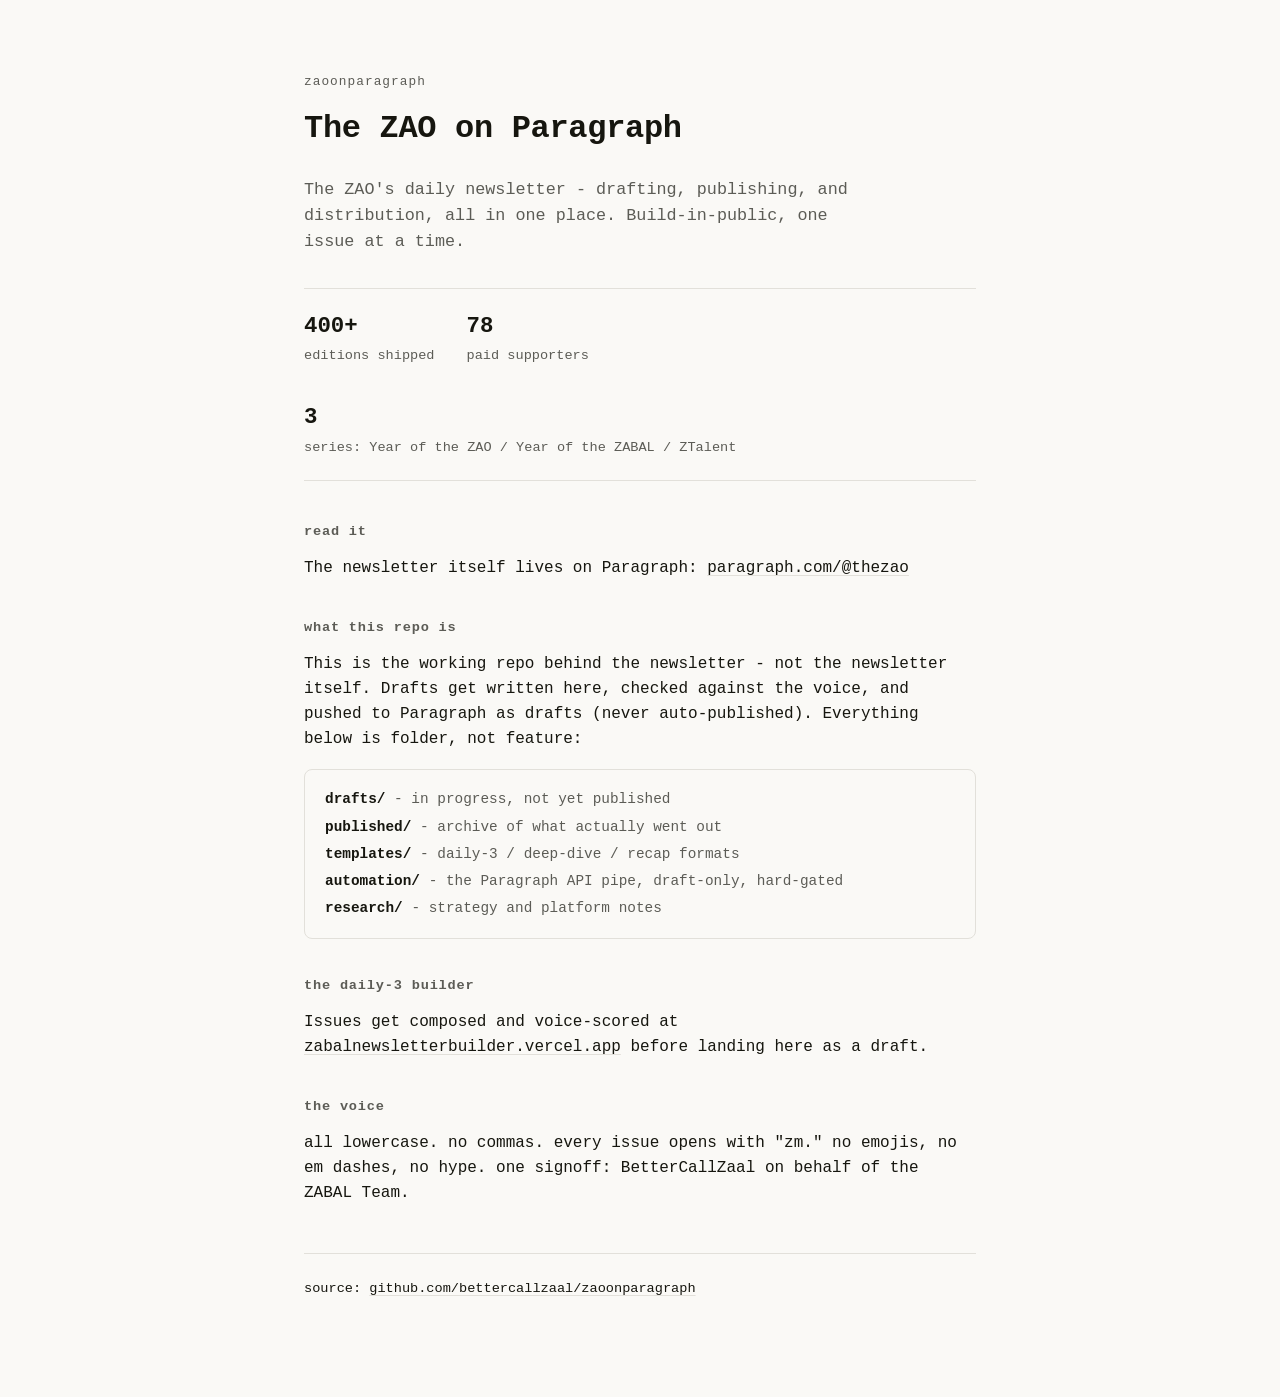
==== index.html @ 577f2205 "site: add a static explainer landing page Plain HTML, no build step, no framework - just what this r" ====
<!doctype html>
<html lang="en">
<head>
<meta charset="utf-8">
<meta name="viewport" content="width=device-width, initial-scale=1">
<title>The ZAO on Paragraph</title>
<meta name="description" content="The ZAO newsletter on Paragraph - drafting, publishing, and distribution. 400+ editions of daily build-in-public.">
<style>
  :root {
    color-scheme: light dark;
    --bg: #0b0b0c;
    --fg: #f2f2f0;
    --muted: #9a9a95;
    --line: #262625;
    --accent: #f2f2f0;
  }
  @media (prefers-color-scheme: light) {
    :root { --bg: #faf9f6; --fg: #16160f; --muted: #5c5c56; --line: #e2e0da; --accent: #16160f; }
  }
  * { box-sizing: border-box; }
  body {
    margin: 0;
    background: var(--bg);
    color: var(--fg);
    font-family: ui-monospace, "SF Mono", Menlo, Consolas, monospace;
    line-height: 1.55;
  }
  main {
    max-width: 720px;
    margin: 0 auto;
    padding: 4.5rem 1.5rem 5rem;
  }
  .kicker {
    color: var(--muted);
    letter-spacing: 0.08em;
    text-transform: lowercase;
    font-size: 0.8rem;
    margin: 0 0 0.75rem;
  }
  h1 {
    font-size: 2rem;
    margin: 0 0 1.5rem;
    letter-spacing: -0.01em;
  }
  p { color: var(--fg); margin: 0 0 1.1rem; }
  .lede { color: var(--muted); font-size: 1.05rem; max-width: 56ch; }
  .stats {
    display: flex;
    gap: 2rem;
    flex-wrap: wrap;
    margin: 2rem 0 2.5rem;
    padding: 1.25rem 0;
    border-top: 1px solid var(--line);
    border-bottom: 1px solid var(--line);
  }
  .stat b { display: block; font-size: 1.4rem; }
  .stat span { color: var(--muted); font-size: 0.85rem; }
  a { color: var(--accent); text-decoration-color: var(--line); text-underline-offset: 3px; }
  a:hover { text-decoration-color: var(--accent); }
  section { margin: 2.25rem 0; }
  h2 {
    font-size: 0.85rem;
    text-transform: lowercase;
    letter-spacing: 0.06em;
    color: var(--muted);
    margin: 0 0 0.9rem;
    font-weight: 600;
  }
  .tree {
    border: 1px solid var(--line);
    border-radius: 8px;
    padding: 1rem 1.25rem;
    font-size: 0.9rem;
  }
  .tree div { padding: 0.15rem 0; }
  .tree b { color: var(--fg); }
  .tree span { color: var(--muted); }
  .links { display: flex; flex-direction: column; gap: 0.4rem; }
  footer {
    margin-top: 3rem;
    padding-top: 1.5rem;
    border-top: 1px solid var(--line);
    color: var(--muted);
    font-size: 0.85rem;
  }
</style>
</head>
<body>
<main>
  <p class="kicker">zaoonparagraph</p>
  <h1>The ZAO on Paragraph</h1>
  <p class="lede">The ZAO's daily newsletter - drafting, publishing, and distribution, all in one place. Build-in-public, one issue at a time.</p>

  <div class="stats">
    <div class="stat"><b>400+</b><span>editions shipped</span></div>
    <div class="stat"><b>78</b><span>paid supporters</span></div>
    <div class="stat"><b>3</b><span>series: Year of the ZAO / Year of the ZABAL / ZTalent</span></div>
  </div>

  <section>
    <h2>read it</h2>
    <p>The newsletter itself lives on Paragraph: <a href="https://paragraph.com/@thezao">paragraph.com/@thezao</a></p>
  </section>

  <section>
    <h2>what this repo is</h2>
    <p>This is the working repo behind the newsletter - not the newsletter itself. Drafts get written here, checked against the voice, and pushed to Paragraph as drafts (never auto-published). Everything below is folder, not feature:</p>
    <div class="tree">
      <div><b>drafts/</b> <span>- in progress, not yet published</span></div>
      <div><b>published/</b> <span>- archive of what actually went out</span></div>
      <div><b>templates/</b> <span>- daily-3 / deep-dive / recap formats</span></div>
      <div><b>automation/</b> <span>- the Paragraph API pipe, draft-only, hard-gated</span></div>
      <div><b>research/</b> <span>- strategy and platform notes</span></div>
    </div>
  </section>

  <section>
    <h2>the daily-3 builder</h2>
    <p>Issues get composed and voice-scored at <a href="https://zabalnewsletterbuilder.vercel.app">zabalnewsletterbuilder.vercel.app</a> before landing here as a draft.</p>
  </section>

  <section>
    <h2>the voice</h2>
    <p>all lowercase. no commas. every issue opens with "zm." no emojis, no em dashes, no hype. one signoff: BetterCallZaal on behalf of the ZABAL Team.</p>
  </section>

  <footer>
    <p>source: <a href="https://github.com/bettercallzaal/zaoonparagraph">github.com/bettercallzaal/zaoonparagraph</a></p>
  </footer>
</main>
</body>
</html>
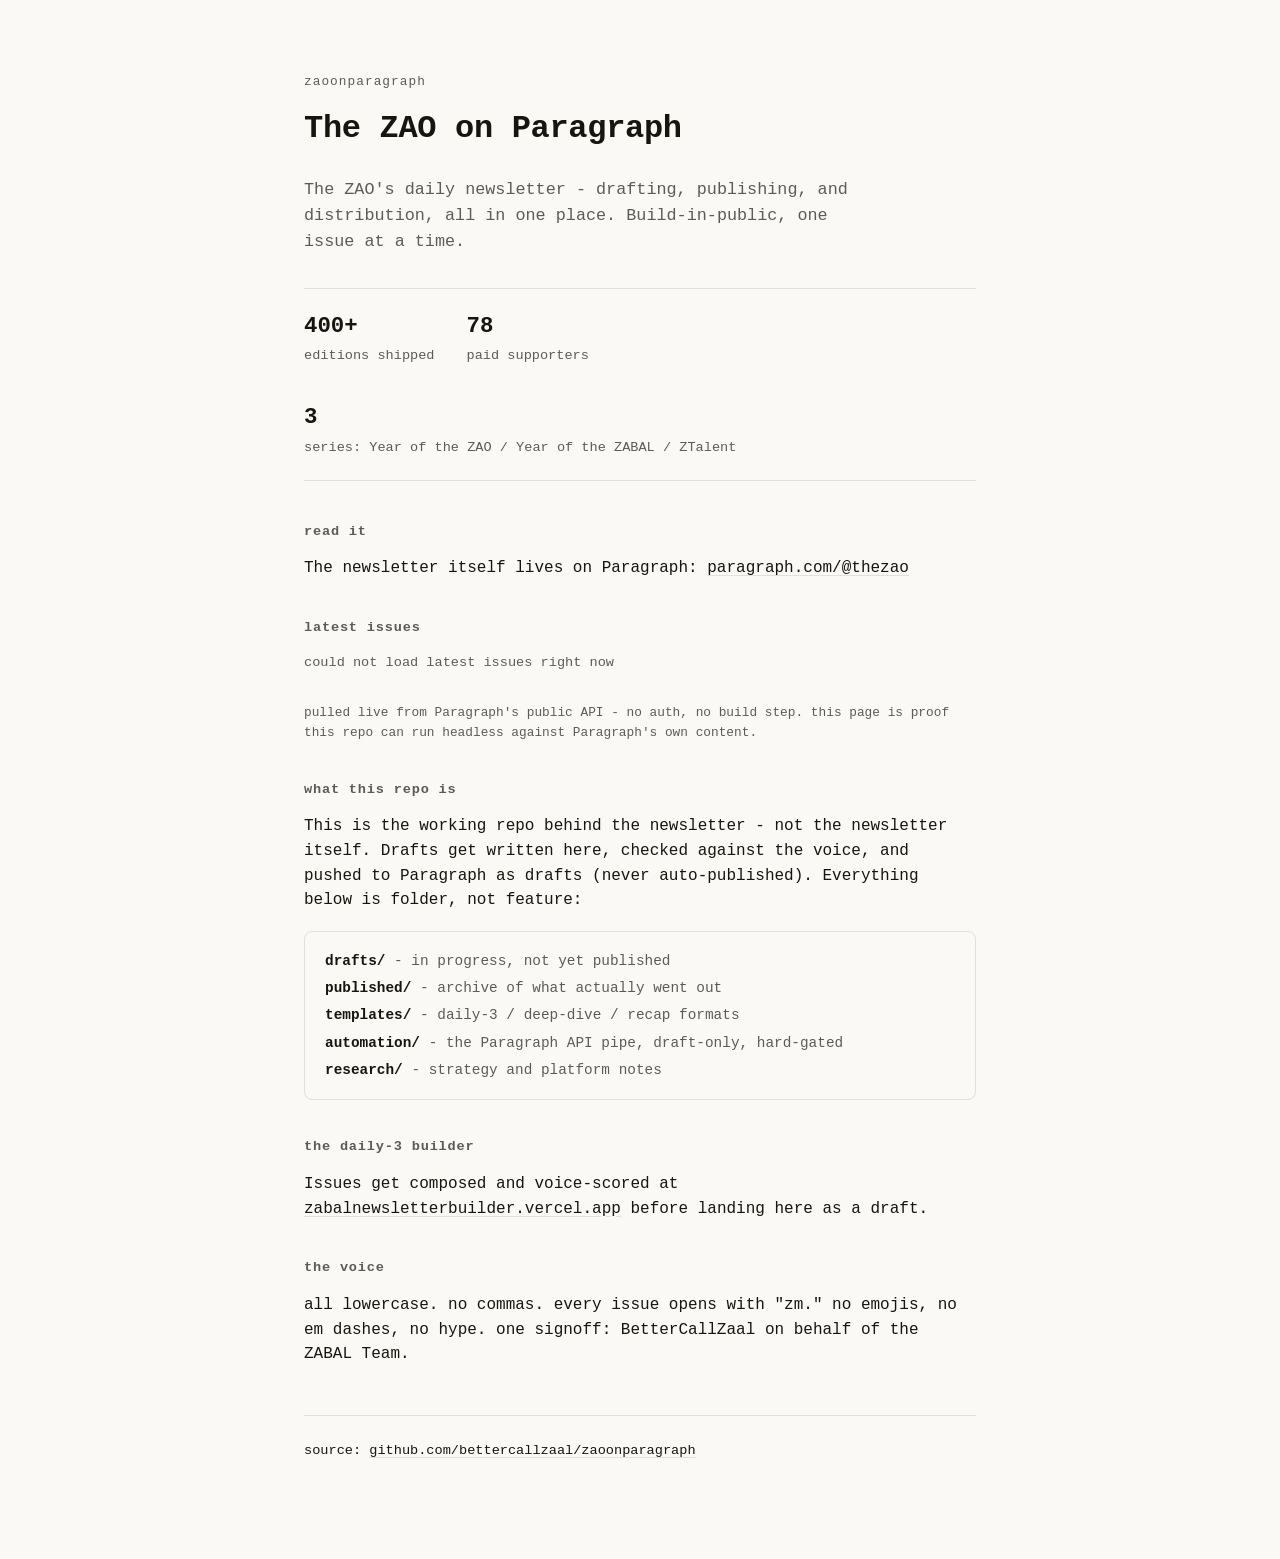
==== commit 386b9432: "experiment: prove headless consumption of Paragraph's public API Read Paragraph's website/publishing" ====
--- a/index.html
+++ b/index.html
@@ -5,6 +5,15 @@
 <meta name="viewport" content="width=device-width, initial-scale=1">
 <title>The ZAO on Paragraph</title>
 <meta name="description" content="The ZAO newsletter on Paragraph - drafting, publishing, and distribution. 400+ editions of daily build-in-public.">
+<link rel="icon" href="data:image/svg+xml,%3Csvg xmlns='http://www.w3.org/2000/svg' viewBox='0 0 64 64'%3E%3Crect width='64' height='64' rx='10' fill='%2316160f'/%3E%3Ctext x='32' y='44' font-family='ui-monospace,Menlo,monospace' font-size='34' font-weight='700' fill='%23faf9f6' text-anchor='middle'%3EZ%3C/text%3E%3C/svg%3E">
+
+<meta property="og:type" content="website">
+<meta property="og:url" content="https://zaoonparagraph.vercel.app/">
+<meta property="og:title" content="The ZAO on Paragraph">
+<meta property="og:description" content="The ZAO's daily newsletter - drafting publishing and distribution. 400+ editions of daily build-in-public.">
+<meta name="twitter:card" content="summary">
+<meta name="twitter:title" content="The ZAO on Paragraph">
+<meta name="twitter:description" content="The ZAO's daily newsletter - drafting publishing and distribution. 400+ editions of daily build-in-public.">
 <style>
   :root {
     color-scheme: light dark;
@@ -103,6 +112,13 @@
   </section>
 
   <section>
+    <h2>latest issues</h2>
+    <p id="latest-issues-status" style="color: var(--muted); font-size: 0.85rem;">loading...</p>
+    <div id="latest-issues" class="links"></div>
+    <p style="color: var(--muted); font-size: 0.8rem; margin-top: 0.75rem;">pulled live from Paragraph's public API - no auth, no build step. this page is proof this repo can run headless against Paragraph's own content.</p>
+  </section>
+
+  <section>
     <h2>what this repo is</h2>
     <p>This is the working repo behind the newsletter - not the newsletter itself. Drafts get written here, checked against the voice, and pushed to Paragraph as drafts (never auto-published). Everything below is folder, not feature:</p>
     <div class="tree">
@@ -128,5 +144,33 @@
     <p>source: <a href="https://github.com/bettercallzaal/zaoonparagraph">github.com/bettercallzaal/zaoonparagraph</a></p>
   </footer>
 </main>
+<script>
+(async function () {
+  var statusEl = document.getElementById('latest-issues-status');
+  var listEl = document.getElementById('latest-issues');
+  var PUBLICATION_ID = 'DB7iU1HMVzTT9bI4ec6X';
+  try {
+    var res = await fetch('https://public.api.paragraph.com/api/v1/publications/' + PUBLICATION_ID + '/posts?limit=3');
+    if (!res.ok) throw new Error('status ' + res.status);
+    var data = await res.json();
+    var items = (data && data.items) || [];
+    if (items.length === 0) {
+      statusEl.textContent = 'no issues found';
+      return;
+    }
+    statusEl.remove();
+    items.forEach(function (post) {
+      var row = document.createElement('div');
+      var link = document.createElement('a');
+      link.href = 'https://paragraph.com/@thezao/' + post.slug;
+      link.textContent = post.title;
+      row.appendChild(link);
+      listEl.appendChild(row);
+    });
+  } catch (err) {
+    statusEl.textContent = 'could not load latest issues right now';
+  }
+})();
+</script>
 </body>
 </html>
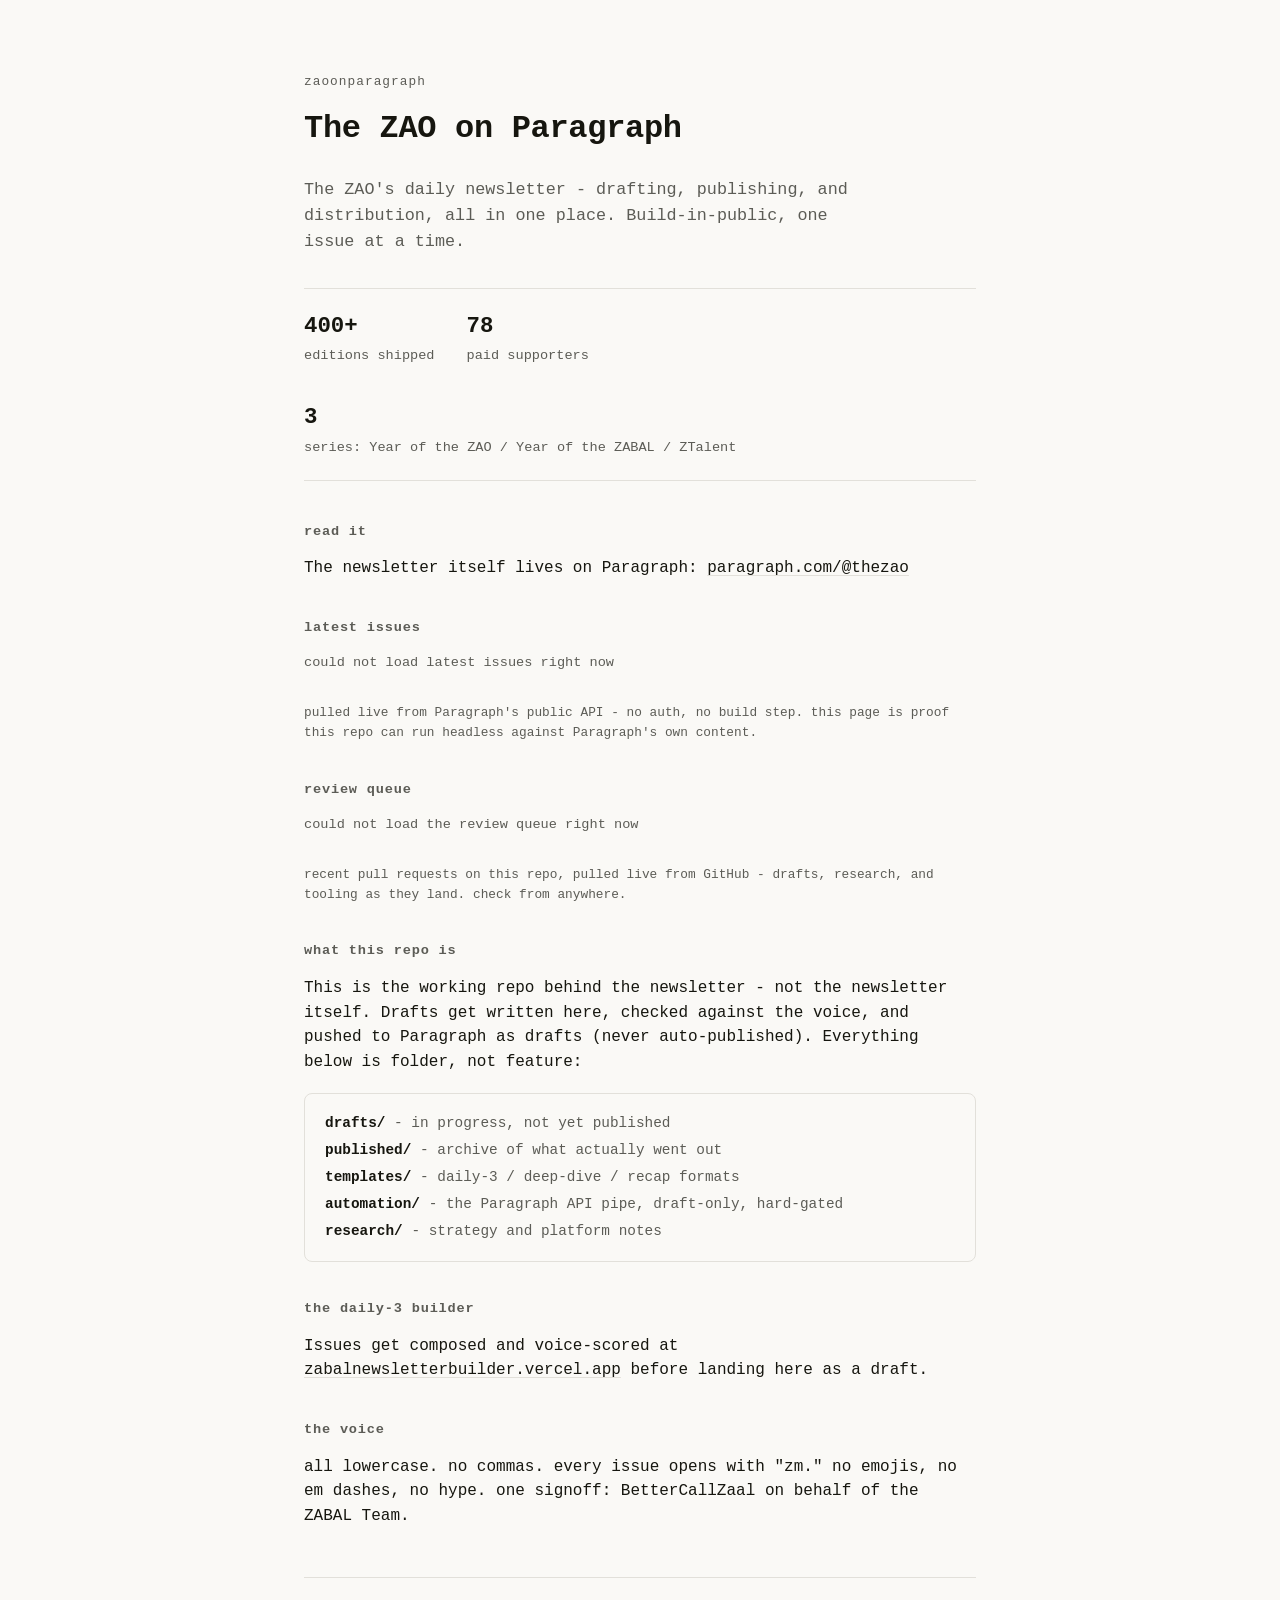
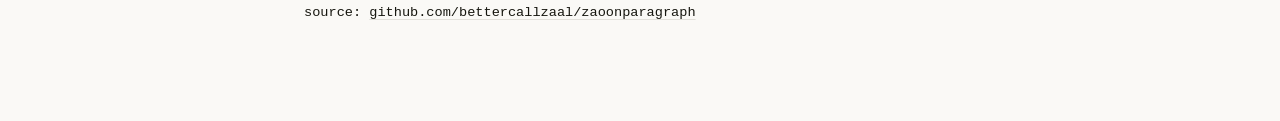
==== commit f3e05983: "site: add a mobile-checkable review queue Client-side fetches the last 8 PRs on this repo from GitHu" ====
--- a/index.html
+++ b/index.html
@@ -116,6 +116,13 @@
     <p id="latest-issues-status" style="color: var(--muted); font-size: 0.85rem;">loading...</p>
     <div id="latest-issues" class="links"></div>
     <p style="color: var(--muted); font-size: 0.8rem; margin-top: 0.75rem;">pulled live from Paragraph's public API - no auth, no build step. this page is proof this repo can run headless against Paragraph's own content.</p>
+  </section>
+
+  <section>
+    <h2>review queue</h2>
+    <p id="review-queue-status" style="color: var(--muted); font-size: 0.85rem;">loading...</p>
+    <div id="review-queue" class="links"></div>
+    <p style="color: var(--muted); font-size: 0.8rem; margin-top: 0.75rem;">recent pull requests on this repo, pulled live from GitHub - drafts, research, and tooling as they land. check from anywhere.</p>
   </section>
 
   <section>
@@ -171,6 +178,32 @@
     statusEl.textContent = 'could not load latest issues right now';
   }
 })();
+
+(async function () {
+  var statusEl = document.getElementById('review-queue-status');
+  var listEl = document.getElementById('review-queue');
+  try {
+    var res = await fetch('https://api.github.com/repos/bettercallzaal/zaoonparagraph/pulls?state=all&per_page=8');
+    if (!res.ok) throw new Error('status ' + res.status);
+    var prs = await res.json();
+    if (!Array.isArray(prs) || prs.length === 0) {
+      statusEl.textContent = 'no pull requests found';
+      return;
+    }
+    statusEl.remove();
+    prs.forEach(function (pr) {
+      var row = document.createElement('div');
+      var link = document.createElement('a');
+      link.href = pr.html_url;
+      var tag = pr.merged_at ? '[merged] ' : (pr.state === 'open' ? '[open] ' : '[closed] ');
+      link.textContent = tag + '#' + pr.number + ' - ' + pr.title;
+      row.appendChild(link);
+      listEl.appendChild(row);
+    });
+  } catch (err) {
+    statusEl.textContent = 'could not load the review queue right now';
+  }
+})();
 </script>
 </body>
 </html>
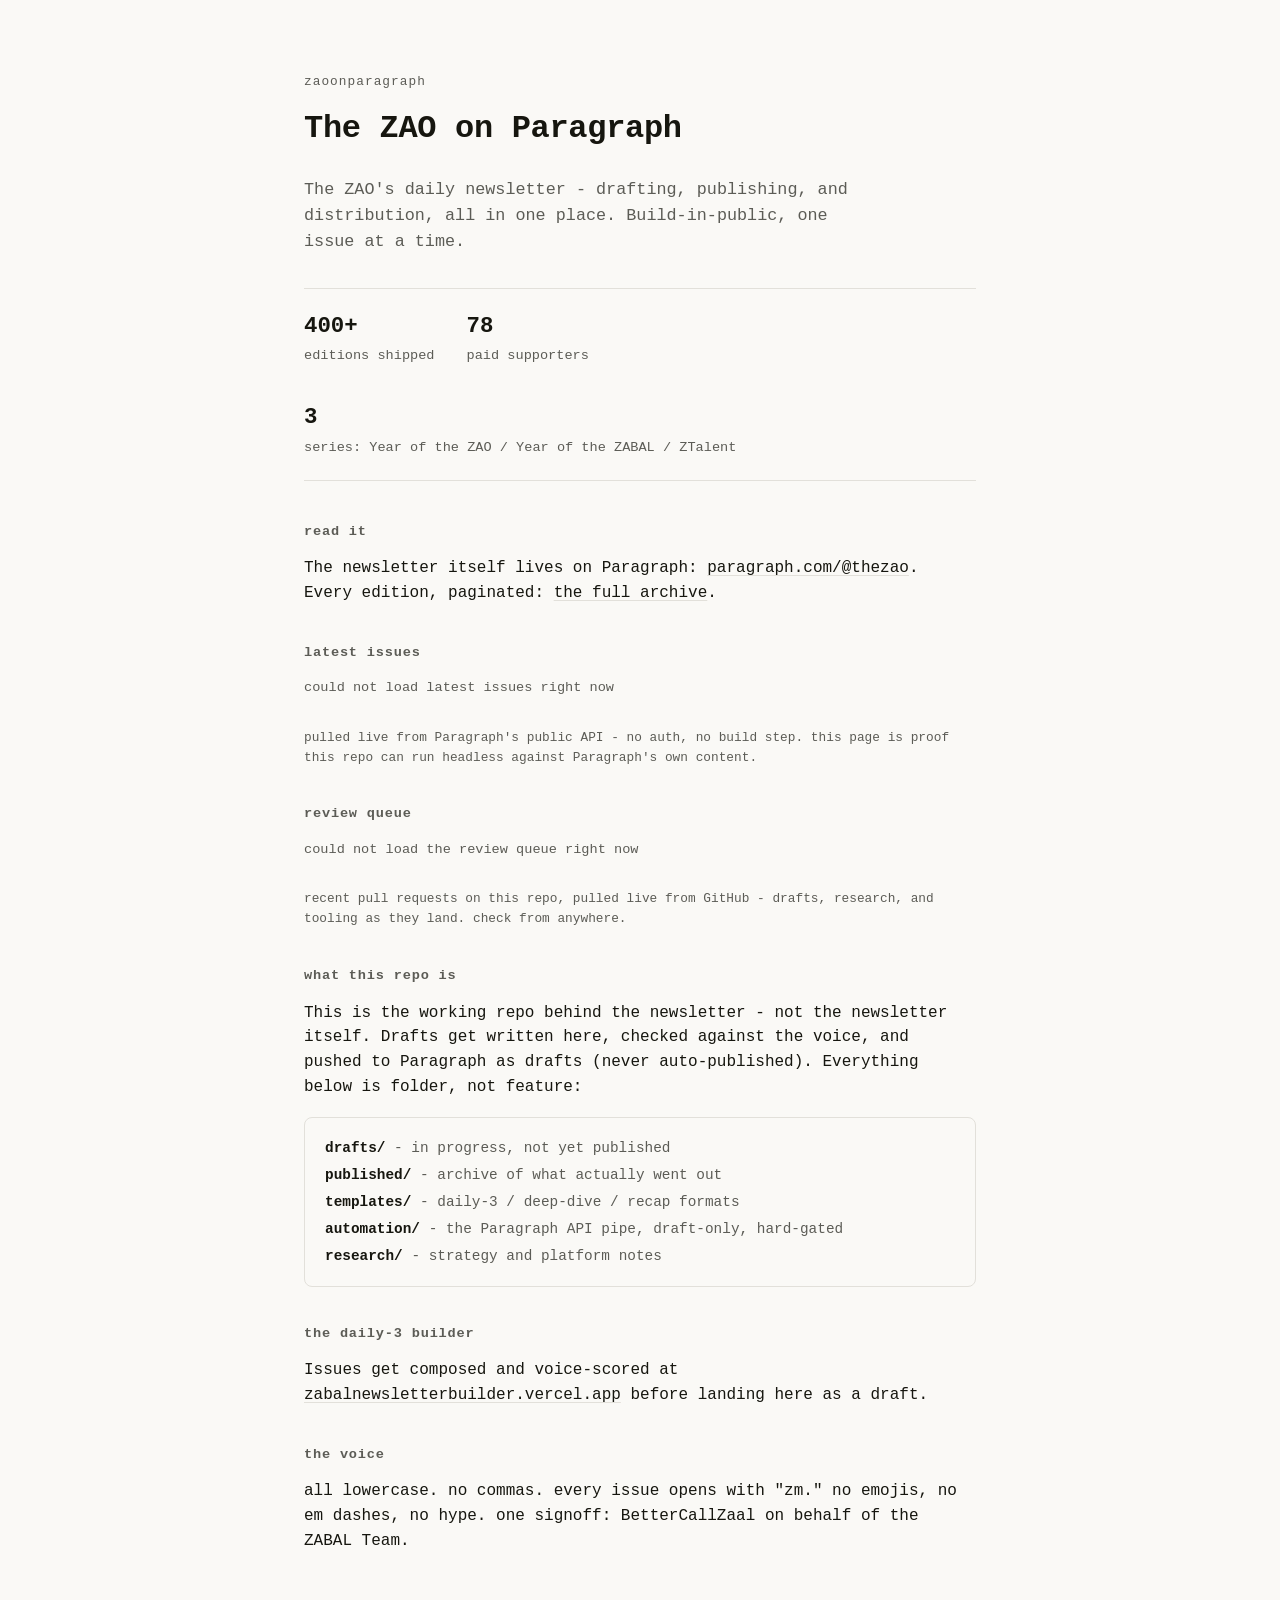
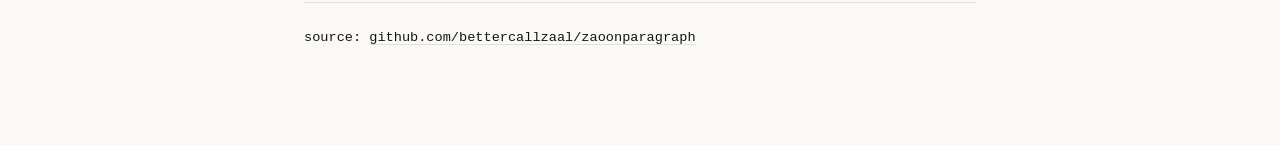
==== commit 2078a2d4: "build 1: headless archive page, verified against live Paragraph API Paginates all 368 published post" ====
--- a/index.html
+++ b/index.html
@@ -108,7 +108,7 @@
 
   <section>
     <h2>read it</h2>
-    <p>The newsletter itself lives on Paragraph: <a href="https://paragraph.com/@thezao">paragraph.com/@thezao</a></p>
+    <p>The newsletter itself lives on Paragraph: <a href="https://paragraph.com/@thezao">paragraph.com/@thezao</a>. Every edition, paginated: <a href="archive.html">the full archive</a>.</p>
   </section>
 
   <section>
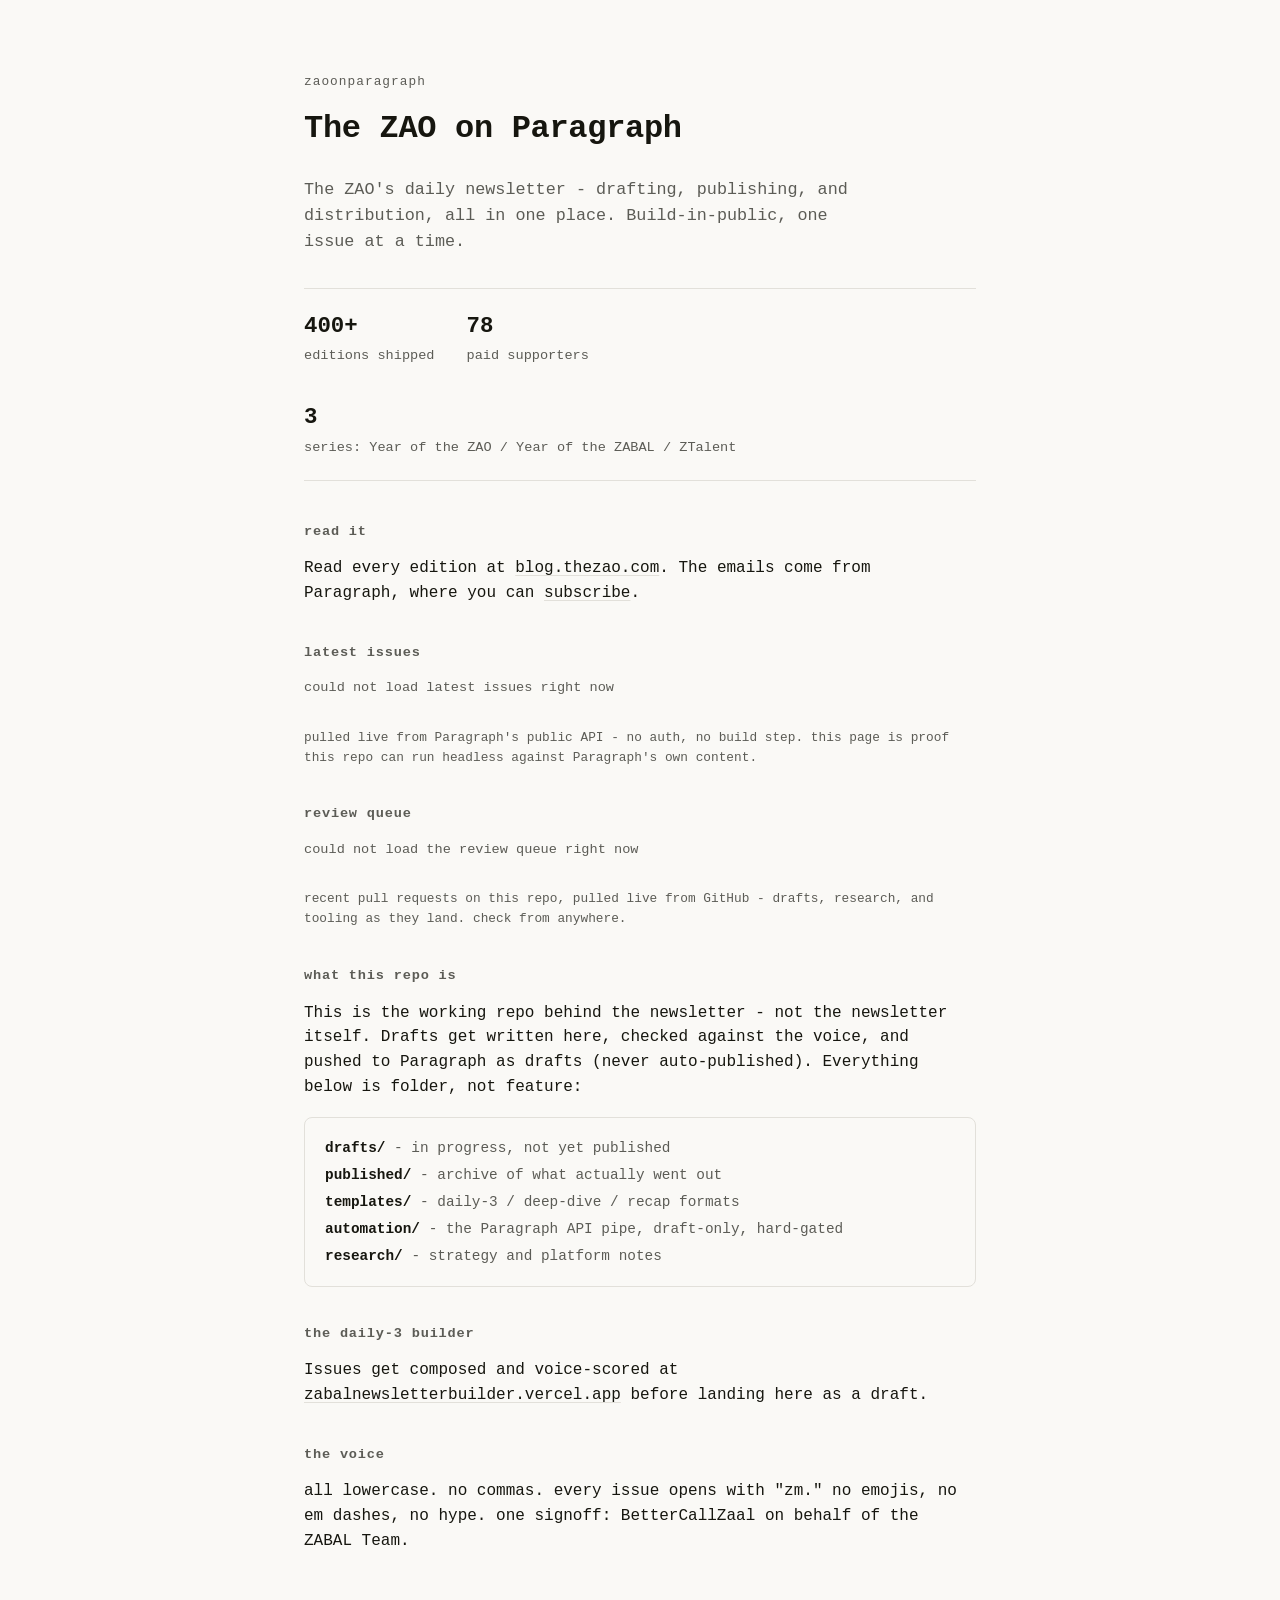
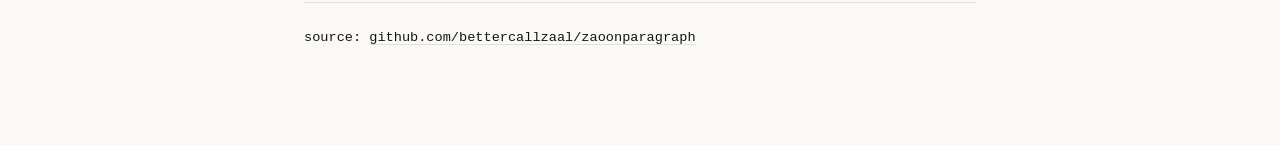
==== commit 186d8d72: "blog links follow-up: test the default edition fill, homepage links to the blog Co-Authored-By: Clau" ====
--- a/index.html
+++ b/index.html
@@ -108,7 +108,7 @@
 
   <section>
     <h2>read it</h2>
-    <p>The newsletter itself lives on Paragraph: <a href="https://paragraph.com/@thezao">paragraph.com/@thezao</a>. Every edition, paginated: <a href="archive.html">the full archive</a>.</p>
+    <p>Read every edition at <a href="https://blog.thezao.com/editions">blog.thezao.com</a>. The emails come from Paragraph, where you can <a href="https://paragraph.com/@thezao/subscribe">subscribe</a>.</p>
   </section>
 
   <section>
@@ -169,7 +169,7 @@
     items.forEach(function (post) {
       var row = document.createElement('div');
       var link = document.createElement('a');
-      link.href = 'https://paragraph.com/@thezao/' + post.slug;
+      link.href = 'https://blog.thezao.com/' + post.slug;
       link.textContent = post.title;
       row.appendChild(link);
       listEl.appendChild(row);
